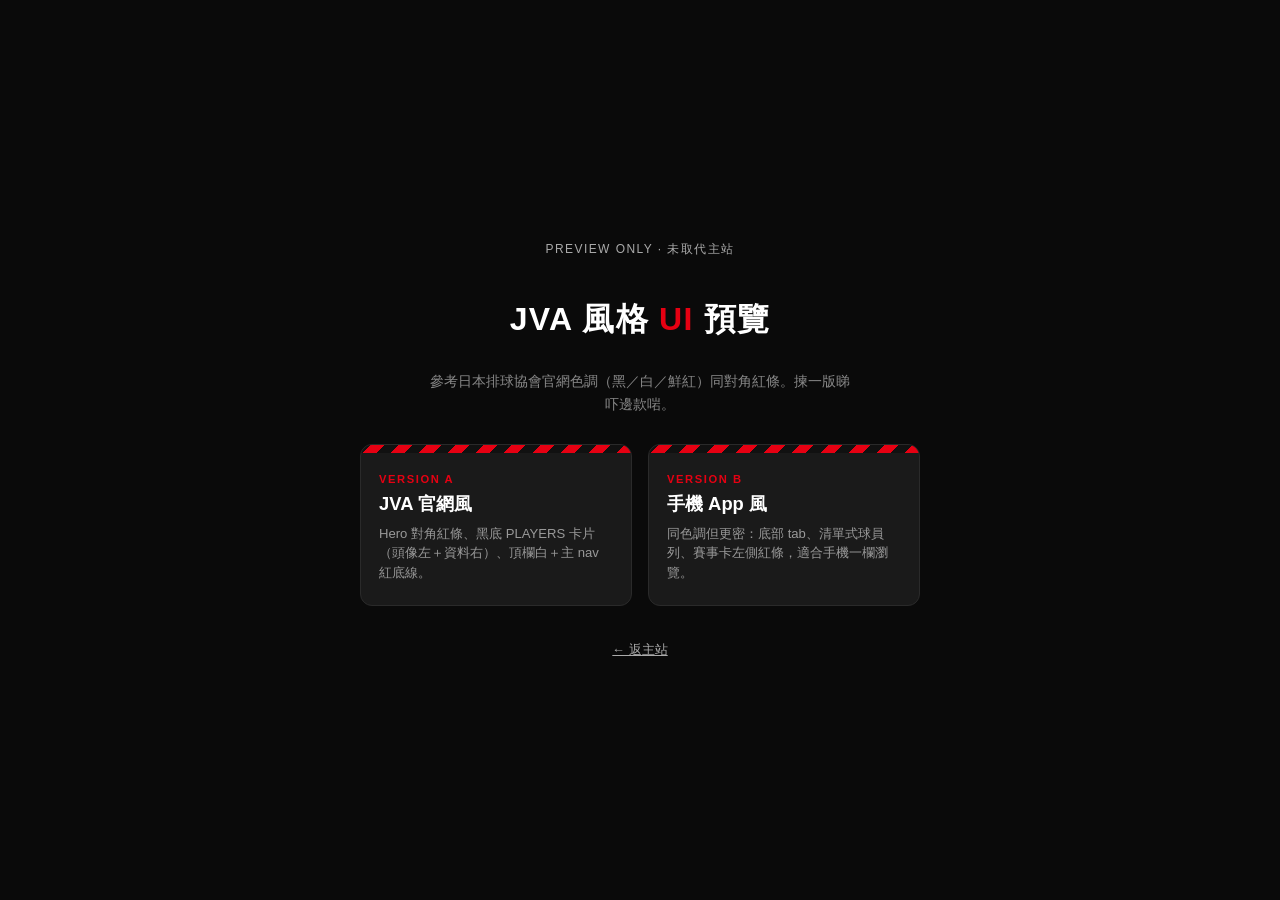
==== preview/index.html @ ec7d8e5a "Add JVA-inspired UI preview pages (v1 + v2) Preview-only: does not replace production index. - previ" ====
<!DOCTYPE html>
<html lang="zh-Hant">
<head>
  <meta charset="UTF-8" />
  <meta name="viewport" content="width=device-width, initial-scale=1" />
  <title>UI 預覽 · 兩版對比</title>
  <style>
    :root {
      --jva-red: #e60012;
      --jva-black: #0a0a0a;
      --jva-charcoal: #1a1a1a;
    }
    * { box-sizing: border-box; }
    body {
      margin: 0;
      min-height: 100vh;
      background: var(--jva-black);
      color: #fff;
      font-family: "Segoe UI", "PingFang TC", "Noto Sans TC", "Hiragino Sans", sans-serif;
      display: flex;
      flex-direction: column;
      align-items: center;
      justify-content: center;
      padding: 32px 20px;
      gap: 28px;
    }
    .badge {
      font-size: 0.75rem;
      letter-spacing: 0.12em;
      text-transform: uppercase;
      color: #aaa;
    }
    h1 {
      margin: 0;
      font-size: clamp(1.4rem, 5vw, 2rem);
      font-weight: 900;
      letter-spacing: 0.04em;
    }
    h1 span { color: var(--jva-red); }
    .sub { margin: 0; color: #888; font-size: 0.9rem; text-align: center; max-width: 420px; line-height: 1.6; }
    .cards {
      display: grid;
      grid-template-columns: 1fr;
      gap: 16px;
      width: 100%;
      max-width: 560px;
    }
    @media (min-width: 640px) {
      .cards { grid-template-columns: 1fr 1fr; }
    }
    a.card {
      display: block;
      text-decoration: none;
      color: inherit;
      background: var(--jva-charcoal);
      border: 1px solid #2a2a2a;
      border-radius: 12px;
      overflow: hidden;
      transition: transform .15s, border-color .15s;
    }
    a.card:hover { transform: translateY(-2px); border-color: var(--jva-red); }
    .card-stripe {
      height: 8px;
      background: repeating-linear-gradient(
        -45deg,
        var(--jva-red) 0 10px,
        #111 10px 20px
      );
    }
    .card-body { padding: 20px 18px 22px; }
    .card-body .ver {
      font-size: 0.7rem;
      font-weight: 800;
      letter-spacing: 0.14em;
      color: var(--jva-red);
      margin-bottom: 6px;
    }
    .card-body h2 { margin: 0 0 8px; font-size: 1.15rem; font-weight: 800; }
    .card-body p { margin: 0; color: #999; font-size: 0.82rem; line-height: 1.5; }
    .back {
      margin-top: 8px;
      color: #666;
      font-size: 0.8rem;
    }
    .back a { color: #aaa; }
  </style>
</head>
<body>
  <p class="badge">Preview only · 未取代主站</p>
  <h1>JVA 風格 <span>UI</span> 預覽</h1>
  <p class="sub">參考日本排球協會官網色調（黑／白／鮮紅）同對角紅條。揀一版睇吓邊款啱。</p>
  <div class="cards">
    <a class="card" href="v1.html">
      <div class="card-stripe"></div>
      <div class="card-body">
        <div class="ver">VERSION A</div>
        <h2>JVA 官網風</h2>
        <p>Hero 對角紅條、黑底 PLAYERS 卡片（頭像左＋資料右）、頂欄白＋主 nav 紅底線。</p>
      </div>
    </a>
    <a class="card" href="v2.html">
      <div class="card-stripe"></div>
      <div class="card-body">
        <div class="ver">VERSION B</div>
        <h2>手機 App 風</h2>
        <p>同色調但更密：底部 tab、清單式球員列、賽事卡左側紅條，適合手機一欄瀏覽。</p>
      </div>
    </a>
  </div>
  <p class="back"><a href="../">← 返主站</a></p>
</body>
</html>
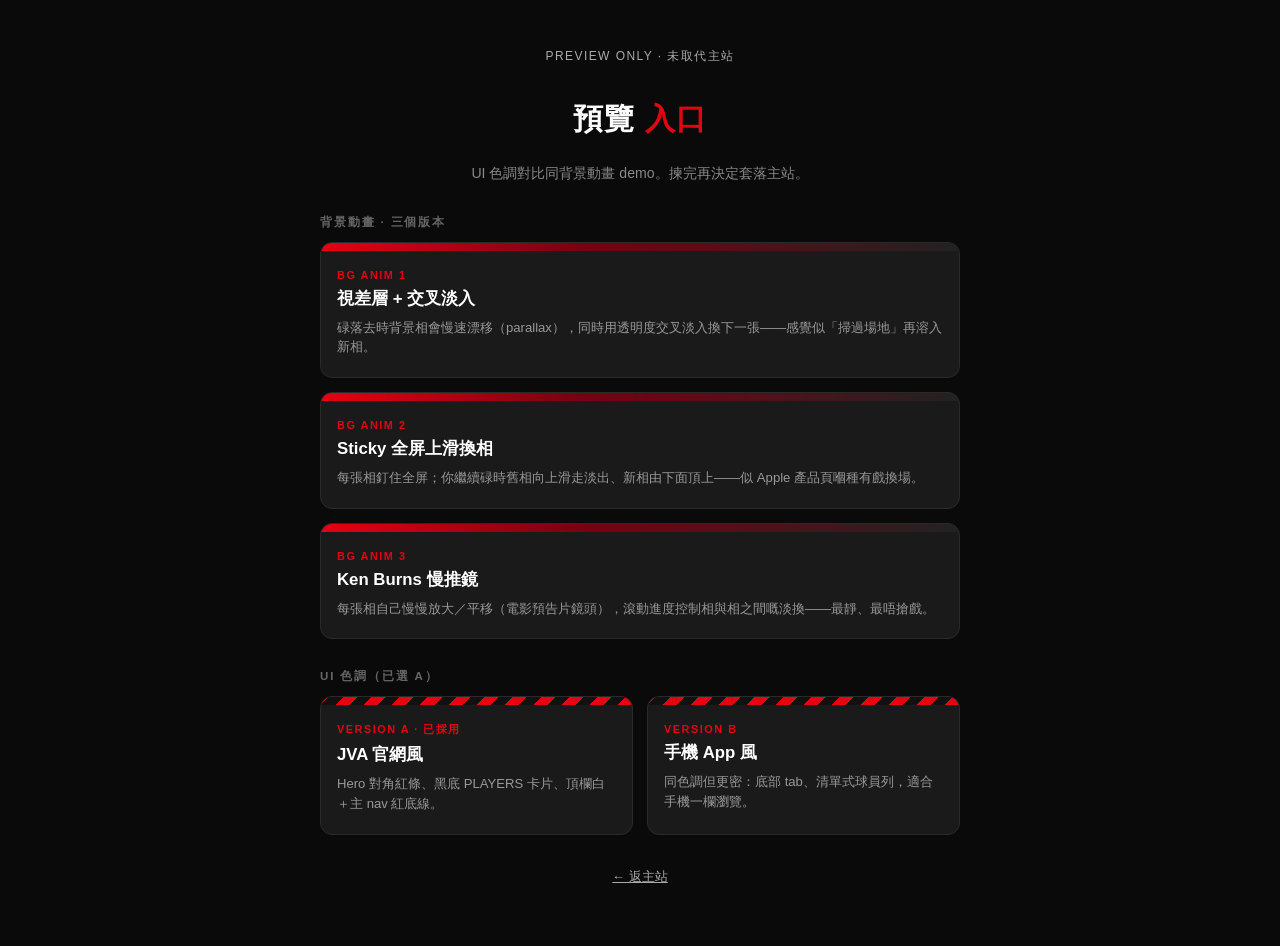
==== commit 6a6a0336: "Add three scroll-driven team-photo background animation demos Preview-only pages under preview/: par" ====
--- a/preview/index.html
+++ b/preview/index.html
@@ -3,7 +3,7 @@
 <head>
   <meta charset="UTF-8" />
   <meta name="viewport" content="width=device-width, initial-scale=1" />
-  <title>UI 預覽 · 兩版對比</title>
+  <title>預覽入口 · UI / 背景動畫</title>
   <style>
     :root {
       --jva-red: #e60012;
@@ -20,9 +20,8 @@
       display: flex;
       flex-direction: column;
       align-items: center;
-      justify-content: center;
-      padding: 32px 20px;
-      gap: 28px;
+      padding: 36px 20px 48px;
+      gap: 22px;
     }
     .badge {
       font-size: 0.75rem;
@@ -32,21 +31,40 @@
     }
     h1 {
       margin: 0;
-      font-size: clamp(1.4rem, 5vw, 2rem);
+      font-size: clamp(1.35rem, 5vw, 1.9rem);
       font-weight: 900;
       letter-spacing: 0.04em;
+      text-align: center;
     }
     h1 span { color: var(--jva-red); }
-    .sub { margin: 0; color: #888; font-size: 0.9rem; text-align: center; max-width: 420px; line-height: 1.6; }
+    .sub {
+      margin: 0;
+      color: #888;
+      font-size: 0.88rem;
+      text-align: center;
+      max-width: 460px;
+      line-height: 1.6;
+    }
+    .section {
+      width: 100%;
+      max-width: 640px;
+      margin-top: 8px;
+    }
+    .section h2 {
+      margin: 0 0 12px;
+      font-size: 0.72rem;
+      letter-spacing: 0.16em;
+      text-transform: uppercase;
+      color: #666;
+      font-weight: 700;
+    }
     .cards {
       display: grid;
       grid-template-columns: 1fr;
-      gap: 16px;
-      width: 100%;
-      max-width: 560px;
+      gap: 14px;
     }
     @media (min-width: 640px) {
-      .cards { grid-template-columns: 1fr 1fr; }
+      .cards.two { grid-template-columns: 1fr 1fr; }
     }
     a.card {
       display: block;
@@ -67,18 +85,21 @@
         #111 10px 20px
       );
     }
-    .card-body { padding: 20px 18px 22px; }
+    .card-stripe.alt {
+      background: linear-gradient(90deg, var(--jva-red), #7a0010 40%, #222);
+    }
+    .card-body { padding: 18px 16px 20px; }
     .card-body .ver {
-      font-size: 0.7rem;
+      font-size: 0.68rem;
       font-weight: 800;
       letter-spacing: 0.14em;
       color: var(--jva-red);
       margin-bottom: 6px;
     }
-    .card-body h2 { margin: 0 0 8px; font-size: 1.15rem; font-weight: 800; }
+    .card-body h3 { margin: 0 0 8px; font-size: 1.05rem; font-weight: 800; }
     .card-body p { margin: 0; color: #999; font-size: 0.82rem; line-height: 1.5; }
     .back {
-      margin-top: 8px;
+      margin-top: 12px;
       color: #666;
       font-size: 0.8rem;
     }
@@ -87,26 +108,61 @@
 </head>
 <body>
   <p class="badge">Preview only · 未取代主站</p>
-  <h1>JVA 風格 <span>UI</span> 預覽</h1>
-  <p class="sub">參考日本排球協會官網色調（黑／白／鮮紅）同對角紅條。揀一版睇吓邊款啱。</p>
-  <div class="cards">
-    <a class="card" href="v1.html">
-      <div class="card-stripe"></div>
-      <div class="card-body">
-        <div class="ver">VERSION A</div>
-        <h2>JVA 官網風</h2>
-        <p>Hero 對角紅條、黑底 PLAYERS 卡片（頭像左＋資料右）、頂欄白＋主 nav 紅底線。</p>
-      </div>
-    </a>
-    <a class="card" href="v2.html">
-      <div class="card-stripe"></div>
-      <div class="card-body">
-        <div class="ver">VERSION B</div>
-        <h2>手機 App 風</h2>
-        <p>同色調但更密：底部 tab、清單式球員列、賽事卡左側紅條，適合手機一欄瀏覽。</p>
-      </div>
-    </a>
+  <h1>預覽 <span>入口</span></h1>
+  <p class="sub">UI 色調對比同背景動畫 demo。揀完再決定套落主站。</p>
+
+  <div class="section">
+    <h2>背景動畫 · 三個版本</h2>
+    <div class="cards">
+      <a class="card" href="bg-anim-1.html">
+        <div class="card-stripe alt"></div>
+        <div class="card-body">
+          <div class="ver">BG ANIM 1</div>
+          <h3>視差層 + 交叉淡入</h3>
+          <p>碌落去時背景相會慢速漂移（parallax），同時用透明度交叉淡入換下一張——感覺似「掃過場地」再溶入新相。</p>
+        </div>
+      </a>
+      <a class="card" href="bg-anim-2.html">
+        <div class="card-stripe alt"></div>
+        <div class="card-body">
+          <div class="ver">BG ANIM 2</div>
+          <h3>Sticky 全屏上滑換相</h3>
+          <p>每張相釘住全屏；你繼續碌時舊相向上滑走淡出、新相由下面頂上——似 Apple 產品頁嗰種有戲換場。</p>
+        </div>
+      </a>
+      <a class="card" href="bg-anim-3.html">
+        <div class="card-stripe alt"></div>
+        <div class="card-body">
+          <div class="ver">BG ANIM 3</div>
+          <h3>Ken Burns 慢推鏡</h3>
+          <p>每張相自己慢慢放大／平移（電影預告片鏡頭），滾動進度控制相與相之間嘅淡換——最靜、最唔搶戲。</p>
+        </div>
+      </a>
+    </div>
   </div>
+
+  <div class="section">
+    <h2>UI 色調（已選 A）</h2>
+    <div class="cards two">
+      <a class="card" href="v1.html">
+        <div class="card-stripe"></div>
+        <div class="card-body">
+          <div class="ver">VERSION A · 已採用</div>
+          <h3>JVA 官網風</h3>
+          <p>Hero 對角紅條、黑底 PLAYERS 卡片、頂欄白＋主 nav 紅底線。</p>
+        </div>
+      </a>
+      <a class="card" href="v2.html">
+        <div class="card-stripe"></div>
+        <div class="card-body">
+          <div class="ver">VERSION B</div>
+          <h3>手機 App 風</h3>
+          <p>同色調但更密：底部 tab、清單式球員列，適合手機一欄瀏覽。</p>
+        </div>
+      </a>
+    </div>
+  </div>
+
   <p class="back"><a href="../">← 返主站</a></p>
 </body>
 </html>
